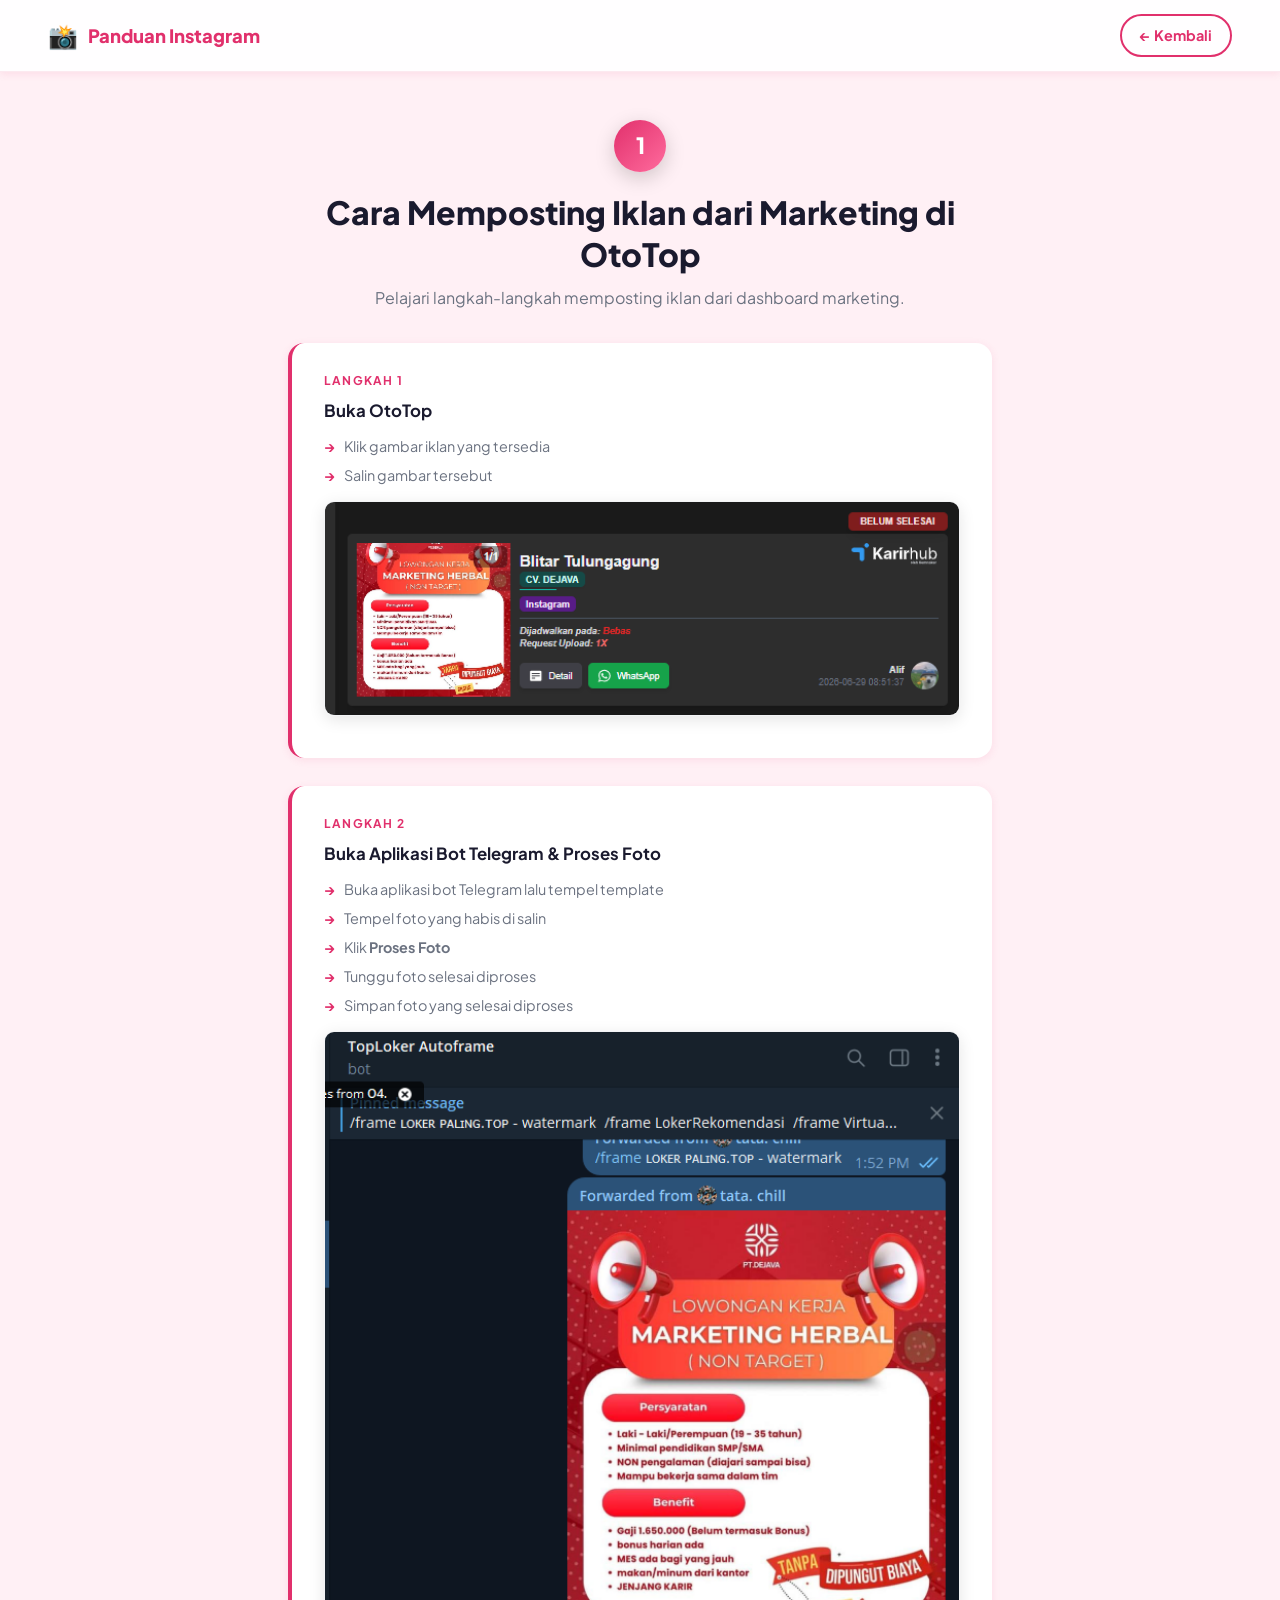
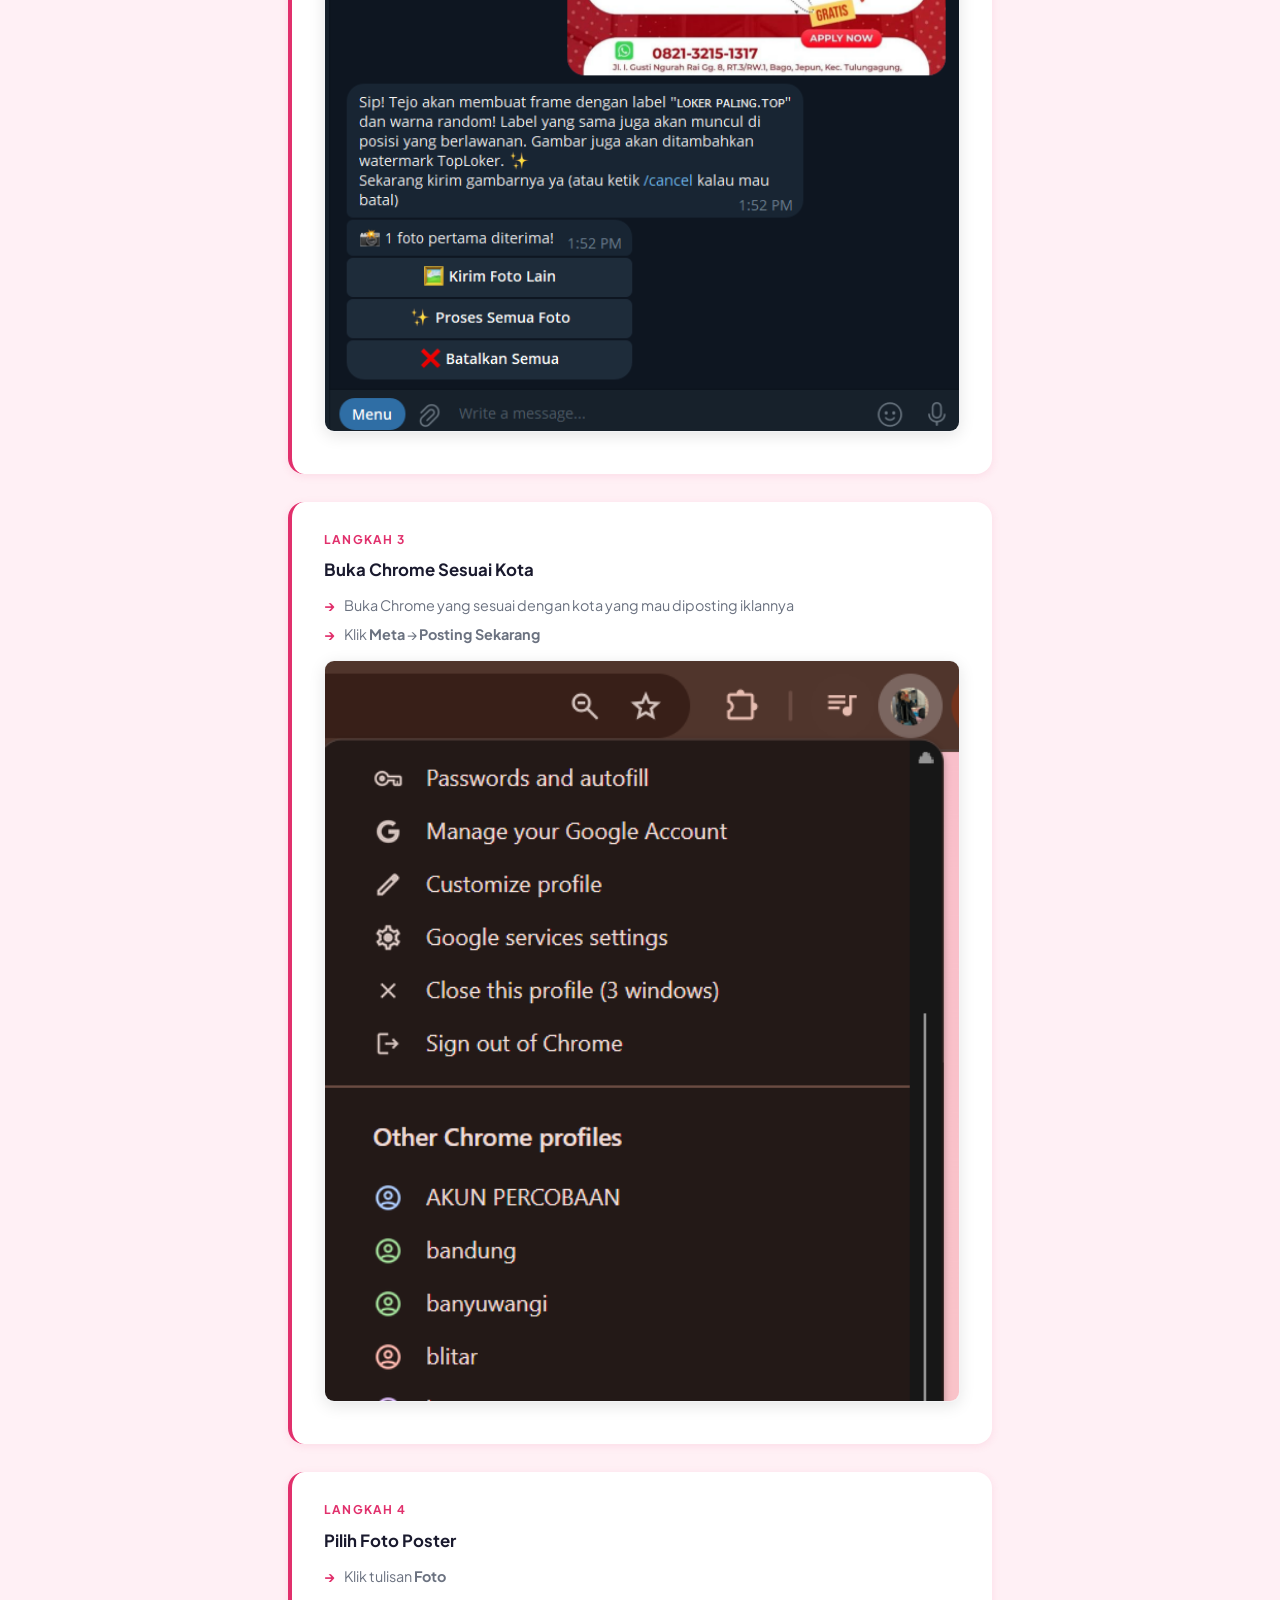
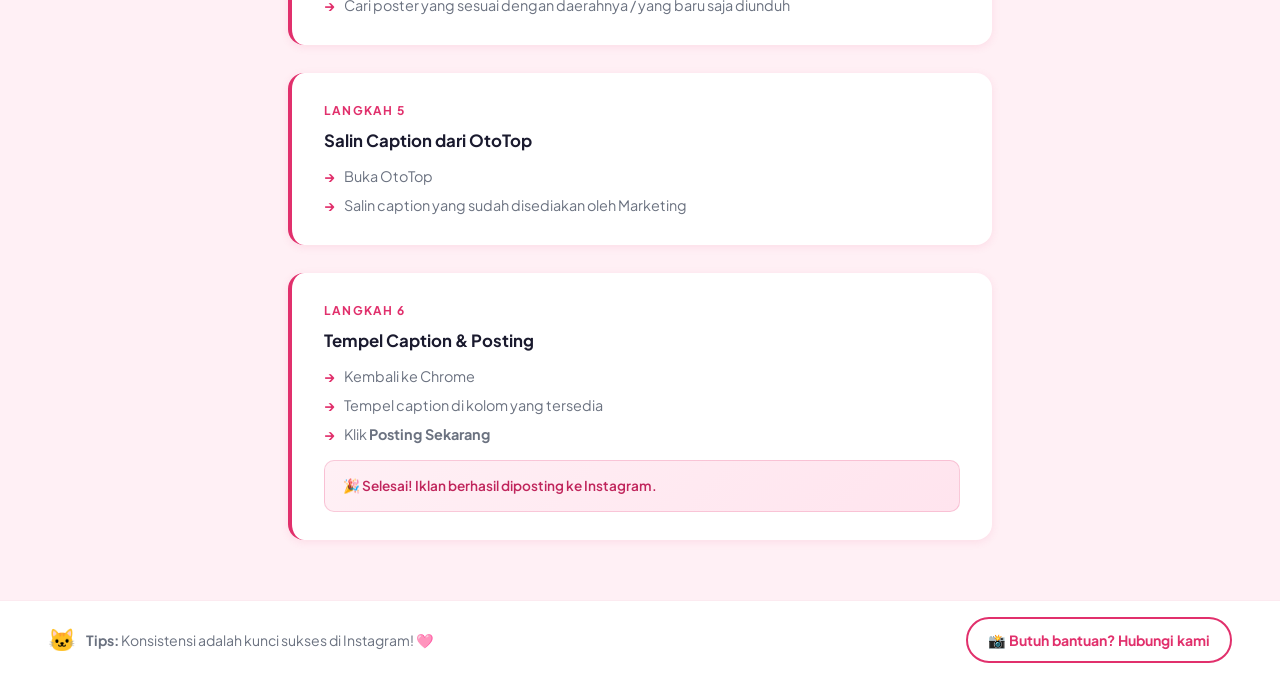
==== panduan1.html @ d06f9236 "feat: add detailed guides, restructure site styling, and implement navigation framework" ====
<!DOCTYPE html>
<html lang="id">

<head>
  <meta charset="UTF-8">
  <meta name="viewport" content="width=device-width, initial-scale=1.0">
  <title>Panduan 1 — Cara Memposting Iklan dari Marketing di OtoTop</title>
  <meta name="description" content="Langkah-langkah memposting iklan dari dashboard marketing OtoTop ke Instagram.">
  <link rel="stylesheet" href="style.css">
</head>

<body>

  <!-- NAVBAR DETAIL -->
  <nav class="detail-navbar">
    <div class="navbar-logo">
      <span class="logo-icon">📸</span>
      <span>Panduan Instagram</span>
    </div>
    <a href="index.html" class="btn-back" id="btn-kembali">
      ← Kembali
    </a>
  </nav>


  <!-- HERO DETAIL -->
  <div class="detail-hero">
    <div class="badge-number badge-pink">1</div>
    <h1>Cara Memposting Iklan dari Marketing di OtoTop</h1>
    <p>Pelajari langkah-langkah memposting iklan dari dashboard marketing.</p>
  </div>


  <!-- LANGKAH-LANGKAH -->
  <div class="steps-container">

    <div class="step-card" id="step-1-1">
      <div class="step-number">Langkah 1</div>
      <h3>Buka OtoTop</h3>
      <ul>
        <li>Klik gambar iklan yang tersedia</li>
        <li>Salin gambar tersebut</li>
      </ul>
      <img src="gambar/image.png" alt="Screenshot OtoTop - klik dan salin gambar" class="step-img">
    </div>

    <div class="step-card" id="step-1-2">
      <div class="step-number">Langkah 2</div>
      <h3>Buka Aplikasi Bot Telegram &amp; Proses Foto</h3>
      <ul>
        <li>Buka aplikasi bot Telegram lalu tempel template</li>
        <li>Tempel foto yang habis di salin</li>
        <li>Klik <strong>Proses Foto</strong></li>
        <li>Tunggu foto selesai diproses</li>
        <li>Simpan foto yang selesai diproses</li>
      </ul>
      <img src="gambar/image copy.png" alt="Screenshot Bot Telegram - proses foto" class="step-img">
    </div>

    <div class="step-card" id="step-1-3">
      <div class="step-number">Langkah 3</div>
      <h3>Buka Chrome Sesuai Kota</h3>
      <ul>
        <li>Buka Chrome yang sesuai dengan kota yang mau diposting iklannya</li>
        <li>Klik <strong>Meta</strong> → <strong>Posting Sekarang</strong></li>
      </ul>
      <img src="gambar/image copy 2.png" alt="Screenshot Chrome - Meta Posting" class="step-img">
    </div>

    <div class="step-card" id="step-1-4">
      <div class="step-number">Langkah 4</div>
      <h3>Pilih Foto Poster</h3>
      <ul>
        <li>Klik tulisan <strong>Foto</strong></li>
        <li>Cari poster yang sesuai dengan daerahnya / yang baru saja diunduh</li>
      </ul>
    </div>

    <div class="step-card" id="step-1-5">
      <div class="step-number">Langkah 5</div>
      <h3>Salin Caption dari OtoTop</h3>
      <ul>
        <li>Buka OtoTop</li>
        <li>Salin caption yang sudah disediakan oleh Marketing</li>
      </ul>
    </div>

    <div class="step-card" id="step-1-6">
      <div class="step-number">Langkah 6</div>
      <h3>Tempel Caption &amp; Posting</h3>
      <ul>
        <li>Kembali ke Chrome</li>
        <li>Tempel caption di kolom yang tersedia</li>
        <li>Klik <strong>Posting Sekarang</strong></li>
      </ul>
      <div class="step-note">
        🎉 Selesai! Iklan berhasil diposting ke Instagram.
      </div>
    </div>

  </div>


  <!-- FOOTER BAR -->
  <footer class="footer-bar">
    <div class="footer-tips">
      <span class="tip-icon">🐱</span>
      <span><strong>Tips:</strong> Konsistensi adalah kunci sukses di Instagram! 🩷</span>
    </div>
    <a href="https://wa.me/" target="_blank" class="btn-footer" id="btn-hubungi">
      📸 Butuh bantuan? Hubungi kami
    </a>
  </footer>

</body>
</html>
---- style.css ----
/* ================================================
   PANDUAN INSTAGRAM — Design System
   Font: Plus Jakarta Sans (Google Fonts)
================================================ */

@import url('https://fonts.googleapis.com/css2?family=Plus+Jakarta+Sans:wght@400;500;600;700;800&display=swap');

/* ── Reset & Base ─────────────────────────────── */
*, *::before, *::after {
  box-sizing: border-box;
  margin: 0;
  padding: 0;
}

:root {
  --primary:        #E1306C;
  --primary-light:  #FF6B9D;
  --primary-dark:   #C0255C;
  --orange:         #FF9800;
  --blue:           #2196F3;
  --bg-main:        #FFF0F5;
  --bg-card:        #FFFFFF;
  --text-dark:      #1A1A2E;
  --text-gray:      #6B7280;
  --text-light:     #9CA3AF;
  --shadow-sm:      0 2px 8px rgba(225,48,108,0.10);
  --shadow-md:      0 6px 24px rgba(225,48,108,0.15);
  --shadow-lg:      0 16px 40px rgba(225,48,108,0.18);
  --radius-sm:      10px;
  --radius-md:      16px;
  --radius-lg:      24px;
  --radius-pill:    100px;
}

html { scroll-behavior: smooth; }

body {
  font-family: 'Plus Jakarta Sans', Arial, sans-serif;
  background-color: var(--bg-main);
  color: var(--text-dark);
  min-height: 100vh;
  line-height: 1.6;
}

img { max-width: 100%; display: block; }
a   { text-decoration: none; color: inherit; }

/* ── Navbar ───────────────────────────────────── */
.navbar {
  display: flex;
  align-items: center;
  justify-content: space-between;
  padding: 14px 48px;
  background: rgba(255,255,255,0.92);
  backdrop-filter: blur(12px);
  -webkit-backdrop-filter: blur(12px);
  border-bottom: 1px solid rgba(225,48,108,0.10);
  position: sticky;
  top: 0;
  z-index: 100;
  box-shadow: var(--shadow-sm);
}

.navbar-logo {
  display: flex;
  align-items: center;
  gap: 10px;
  font-weight: 800;
  font-size: 1.15rem;
  color: var(--primary);
}

.navbar-logo .logo-icon {
  font-size: 1.5rem;
}

.navbar-menu {
  display: flex;
  align-items: center;
  gap: 36px;
  list-style: none;
}

.navbar-menu li a {
  font-weight: 600;
  font-size: 0.95rem;
  color: var(--text-gray);
  transition: color 0.2s;
  position: relative;
}

.navbar-menu li a:hover,
.navbar-menu li a.active {
  color: var(--primary);
}

.navbar-menu li a.active::after {
  content: '';
  display: block;
  width: 100%;
  height: 2px;
  background: var(--primary);
  border-radius: 2px;
  margin-top: 2px;
}

.btn-nav {
  display: flex;
  align-items: center;
  gap: 8px;
  background: var(--primary);
  color: #fff !important;
  font-weight: 700;
  font-size: 0.9rem;
  padding: 10px 22px;
  border-radius: var(--radius-pill);
  transition: background 0.2s, transform 0.15s, box-shadow 0.2s;
  box-shadow: 0 4px 14px rgba(225,48,108,0.30);
}

.btn-nav:hover {
  background: var(--primary-dark);
  transform: translateY(-2px);
  box-shadow: 0 6px 20px rgba(225,48,108,0.38);
}

/* ── Hero Section ─────────────────────────────── */
.hero-section {
  display: flex;
  align-items: center;
  justify-content: space-between;
  max-width: 1100px;
  margin: 0 auto;
  padding: 56px 48px 40px;
  gap: 40px;
  min-height: 420px;
}

.hero-text {
  flex: 1;
  max-width: 480px;
}

.hero-text h1 {
  font-size: 3rem;
  font-weight: 800;
  line-height: 1.15;
  color: var(--text-dark);
  margin-bottom: 12px;
}

.hero-text h1 .highlight {
  color: var(--primary);
}

.hero-text .hero-sub {
  font-size: 1rem;
  color: var(--text-gray);
  margin-bottom: 32px;
  max-width: 360px;
  line-height: 1.7;
}

.btn-primary {
  display: inline-flex;
  align-items: center;
  gap: 8px;
  background: var(--primary);
  color: #fff;
  font-weight: 700;
  font-size: 0.95rem;
  padding: 14px 32px;
  border-radius: var(--radius-pill);
  box-shadow: 0 6px 20px rgba(225,48,108,0.35);
  transition: background 0.2s, transform 0.15s, box-shadow 0.2s;
}

.btn-primary:hover {
  background: var(--primary-dark);
  transform: translateY(-3px);
  box-shadow: 0 10px 28px rgba(225,48,108,0.42);
}

.hero-image {
  flex: 1;
  display: flex;
  justify-content: center;
  align-items: flex-end;
  max-width: 520px;
}

.hero-image img {
  width: 100%;
  max-width: 480px;
  object-fit: contain;
  filter: drop-shadow(0 20px 40px rgba(225,48,108,0.18));
  animation: float 3.5s ease-in-out infinite;
}

@keyframes float {
  0%, 100% { transform: translateY(0); }
  50%       { transform: translateY(-12px); }
}

/* ── Guide Section ────────────────────────────── */
.guide-section {
  max-width: 1100px;
  margin: 0 auto 40px;
  padding: 0 48px 48px;
}

.guide-header {
  text-align: center;
  margin-bottom: 36px;
}

.guide-header h2 {
  font-size: 1.8rem;
  font-weight: 800;
  color: var(--text-dark);
  margin-bottom: 8px;
}

.guide-header p {
  font-size: 0.95rem;
  color: var(--text-gray);
  font-weight: 400;
}

/* ── Cards Grid ───────────────────────────────── */
.cards-grid {
  display: grid;
  grid-template-columns: repeat(auto-fill, minmax(220px, 1fr));
  gap: 24px;
}

.guide-card {
  background: var(--bg-card);
  border-radius: var(--radius-md);
  overflow: hidden;
  box-shadow: var(--shadow-sm);
  transition: transform 0.25s ease, box-shadow 0.25s ease;
  display: flex;
  flex-direction: column;
  cursor: pointer;
}

.guide-card:hover {
  transform: translateY(-8px);
  box-shadow: var(--shadow-lg);
}

.guide-card.placeholder {
  opacity: 0.72;
  border: 2px dashed #E5E7EB;
}

/* Card Image Area */
.card-img-area {
  position: relative;
  height: 160px;
  display: flex;
  align-items: center;
  justify-content: center;
  font-size: 5rem;
  overflow: hidden;
}

.card-img-area.lavender  { background: linear-gradient(135deg, #EDE7F6, #D8C9F5); }
.card-img-area.pink      { background: linear-gradient(135deg, #FCE4EC, #F8BAD0); }
.card-img-area.yellow    { background: linear-gradient(135deg, #FFF9C4, #FFECB3); }
.card-img-area.blue      { background: linear-gradient(135deg, #E3F2FD, #BBDEFB); }
.card-img-area.gray      { background: linear-gradient(135deg, #F3F4F6, #E5E7EB); }

.card-img-area .emoji-illustration {
  font-size: 4.5rem;
  line-height: 1;
  filter: drop-shadow(0 6px 14px rgba(0,0,0,0.10));
  transition: transform 0.3s ease;
}

.guide-card:hover .emoji-illustration {
  transform: scale(1.1) rotate(-3deg);
}

/* Card Badge Nomor */
.card-badge {
  position: absolute;
  top: 14px;
  left: 14px;
  width: 30px;
  height: 30px;
  border-radius: 50%;
  display: flex;
  align-items: center;
  justify-content: center;
  font-size: 0.82rem;
  font-weight: 800;
  color: #fff;
  box-shadow: 0 3px 10px rgba(0,0,0,0.2);
}

.badge-pink   { background: linear-gradient(135deg, #E1306C, #FF6B9D); }
.badge-orange { background: linear-gradient(135deg, #FF9800, #FFC107); }
.badge-blue   { background: linear-gradient(135deg, #2196F3, #42A5F5); }
.badge-gray   { background: linear-gradient(135deg, #9CA3AF, #6B7280); }

/* Card Body */
.card-body {
  padding: 18px 18px 20px;
  display: flex;
  flex-direction: column;
  flex: 1;
  gap: 8px;
}

.card-body h3 {
  font-size: 0.95rem;
  font-weight: 700;
  color: var(--text-dark);
  line-height: 1.4;
}

.card-body p {
  font-size: 0.80rem;
  color: var(--text-gray);
  line-height: 1.6;
  flex: 1;
}

/* Card Button */
.btn-card {
  display: flex;
  align-items: center;
  justify-content: space-between;
  font-weight: 700;
  font-size: 0.82rem;
  padding: 10px 16px;
  border-radius: var(--radius-pill);
  color: #fff;
  margin-top: 8px;
  transition: opacity 0.2s, transform 0.15s;
  box-shadow: 0 4px 12px rgba(0,0,0,0.15);
}

.btn-card:hover {
  opacity: 0.9;
  transform: translateY(-1px);
}

.btn-card.pink   { background: linear-gradient(90deg, #E1306C, #FF6B9D); }
.btn-card.orange { background: linear-gradient(90deg, #FF9800, #FFC107); }
.btn-card.blue   { background: linear-gradient(90deg, #2196F3, #42A5F5); }
.btn-card.gray   { background: linear-gradient(90deg, #9CA3AF, #6B7280); cursor: not-allowed; }

.btn-card .arrow { font-size: 1rem; }

/* ── Footer Bar ───────────────────────────────── */
.footer-bar {
  background: #fff;
  border-top: 1px solid rgba(225,48,108,0.10);
  padding: 16px 48px;
  display: flex;
  align-items: center;
  justify-content: space-between;
  gap: 16px;
}

.footer-tips {
  display: flex;
  align-items: center;
  gap: 10px;
  font-size: 0.88rem;
  color: var(--text-gray);
}

.footer-tips .tip-icon {
  font-size: 1.4rem;
}

.btn-footer {
  display: flex;
  align-items: center;
  gap: 8px;
  background: #fff;
  color: var(--primary);
  font-weight: 700;
  font-size: 0.88rem;
  padding: 10px 20px;
  border-radius: var(--radius-pill);
  border: 2px solid var(--primary);
  transition: background 0.2s, color 0.2s, transform 0.15s;
  white-space: nowrap;
}

.btn-footer:hover {
  background: var(--primary);
  color: #fff;
  transform: translateY(-2px);
}

/* ================================================
   HALAMAN DETAIL PANDUAN (panduan*.html)
================================================ */
.detail-navbar {
  display: flex;
  align-items: center;
  justify-content: space-between;
  padding: 14px 48px;
  background: rgba(255,255,255,0.92);
  backdrop-filter: blur(12px);
  border-bottom: 1px solid rgba(225,48,108,0.10);
  position: sticky;
  top: 0;
  z-index: 100;
  box-shadow: var(--shadow-sm);
}

.btn-back {
  display: inline-flex;
  align-items: center;
  gap: 8px;
  color: var(--primary);
  font-weight: 700;
  font-size: 0.9rem;
  padding: 8px 18px;
  border-radius: var(--radius-pill);
  border: 2px solid var(--primary);
  transition: background 0.2s, color 0.2s;
}

.btn-back:hover {
  background: var(--primary);
  color: #fff;
}

.detail-hero {
  text-align: center;
  padding: 48px 48px 32px;
  max-width: 800px;
  margin: 0 auto;
}

.detail-hero .badge-number {
  display: inline-flex;
  align-items: center;
  justify-content: center;
  width: 52px;
  height: 52px;
  border-radius: 50%;
  font-size: 1.4rem;
  font-weight: 800;
  color: #fff;
  margin-bottom: 20px;
  box-shadow: 0 6px 20px rgba(0,0,0,0.18);
}

.detail-hero h1 {
  font-size: 2rem;
  font-weight: 800;
  color: var(--text-dark);
  margin-bottom: 10px;
  line-height: 1.3;
}

.detail-hero p {
  font-size: 1rem;
  color: var(--text-gray);
}

/* Steps Container */
.steps-container {
  max-width: 800px;
  margin: 0 auto;
  padding: 0 48px 60px;
  display: flex;
  flex-direction: column;
  gap: 28px;
}

.step-card {
  background: #fff;
  border-radius: var(--radius-md);
  padding: 28px 32px;
  box-shadow: var(--shadow-sm);
  border-left: 4px solid var(--primary);
  transition: box-shadow 0.2s, transform 0.2s;
}

.step-card:hover {
  box-shadow: var(--shadow-md);
  transform: translateX(4px);
}

.step-card.orange-border { border-left-color: var(--orange); }
.step-card.blue-border   { border-left-color: var(--blue); }

.step-number {
  font-size: 0.75rem;
  font-weight: 700;
  text-transform: uppercase;
  letter-spacing: 1.2px;
  color: var(--primary);
  margin-bottom: 8px;
}

.step-card.orange-border .step-number { color: var(--orange); }
.step-card.blue-border   .step-number { color: var(--blue);   }

.step-card h3 {
  font-size: 1.05rem;
  font-weight: 700;
  color: var(--text-dark);
  margin-bottom: 10px;
}

.step-card p {
  font-size: 0.9rem;
  color: var(--text-gray);
  line-height: 1.75;
}

.step-card ul {
  list-style: none;
  margin-top: 10px;
  display: flex;
  flex-direction: column;
  gap: 6px;
}

.step-card ul li {
  font-size: 0.9rem;
  color: var(--text-gray);
  padding-left: 20px;
  position: relative;
  line-height: 1.6;
}

.step-card ul li::before {
  content: '→';
  position: absolute;
  left: 0;
  color: var(--primary);
  font-weight: 700;
}

.step-card.orange-border ul li::before { color: var(--orange); }
.step-card.blue-border   ul li::before { color: var(--blue);   }

/* Note/Catatan box */
.step-note {
  background: linear-gradient(135deg, #FFF0F5, #FFE4EE);
  border: 1px solid rgba(225,48,108,0.20);
  border-radius: var(--radius-sm);
  padding: 14px 18px;
  margin-top: 14px;
  font-size: 0.85rem;
  color: var(--primary-dark);
  font-weight: 600;
}

.step-note.orange {
  background: linear-gradient(135deg, #FFF8E1, #FFECb3);
  border-color: rgba(255,152,0,0.25);
  color: #E65100;
}

.step-note.blue {
  background: linear-gradient(135deg, #E3F2FD, #BBDEFB);
  border-color: rgba(33,150,243,0.25);
  color: #0D47A1;
}

/* Step Images */
.step-img {
  width: 100%;
  border-radius: var(--radius-sm);
  margin: 14px 0;
  box-shadow: 0 4px 16px rgba(0,0,0,0.10);
  border: 1px solid #F3F4F6;
}

/* Placeholder Page */
.placeholder-content {
  text-align: center;
  padding: 80px 48px;
  max-width: 600px;
  margin: 0 auto;
}

.placeholder-content .placeholder-emoji {
  font-size: 6rem;
  margin-bottom: 24px;
  display: block;
  animation: float 3s ease-in-out infinite;
}

.placeholder-content h2 {
  font-size: 1.6rem;
  font-weight: 800;
  color: var(--text-dark);
  margin-bottom: 12px;
}

.placeholder-content p {
  font-size: 0.95rem;
  color: var(--text-gray);
  margin-bottom: 32px;
}

.badge-coming-soon {
  display: inline-block;
  background: linear-gradient(90deg, #9CA3AF, #6B7280);
  color: #fff;
  font-size: 0.8rem;
  font-weight: 700;
  padding: 6px 18px;
  border-radius: var(--radius-pill);
  letter-spacing: 0.8px;
  text-transform: uppercase;
  margin-bottom: 24px;
}

/* ── Responsive ───────────────────────────────── */
@media (max-width: 900px) {
  .navbar, .detail-navbar {
    padding: 14px 24px;
  }

  .navbar-menu { gap: 20px; }

  .hero-section {
    flex-direction: column;
    padding: 36px 24px;
    text-align: center;
  }

  .hero-text { max-width: 100%; }
  .hero-text .hero-sub { max-width: 100%; margin: 0 auto 24px; }
  .hero-image { max-width: 320px; }

  .guide-section { padding: 0 24px 40px; }
  .cards-grid { grid-template-columns: repeat(2, 1fr); }

  .footer-bar { padding: 14px 24px; }

  .detail-hero { padding: 36px 24px 24px; }
  .steps-container { padding: 0 24px 48px; }
}

@media (max-width: 540px) {
  .navbar-menu { display: none; }
  .hero-text h1 { font-size: 2.2rem; }
  .cards-grid { grid-template-columns: 1fr; }
  .footer-bar { flex-direction: column; gap: 12px; text-align: center; }
}
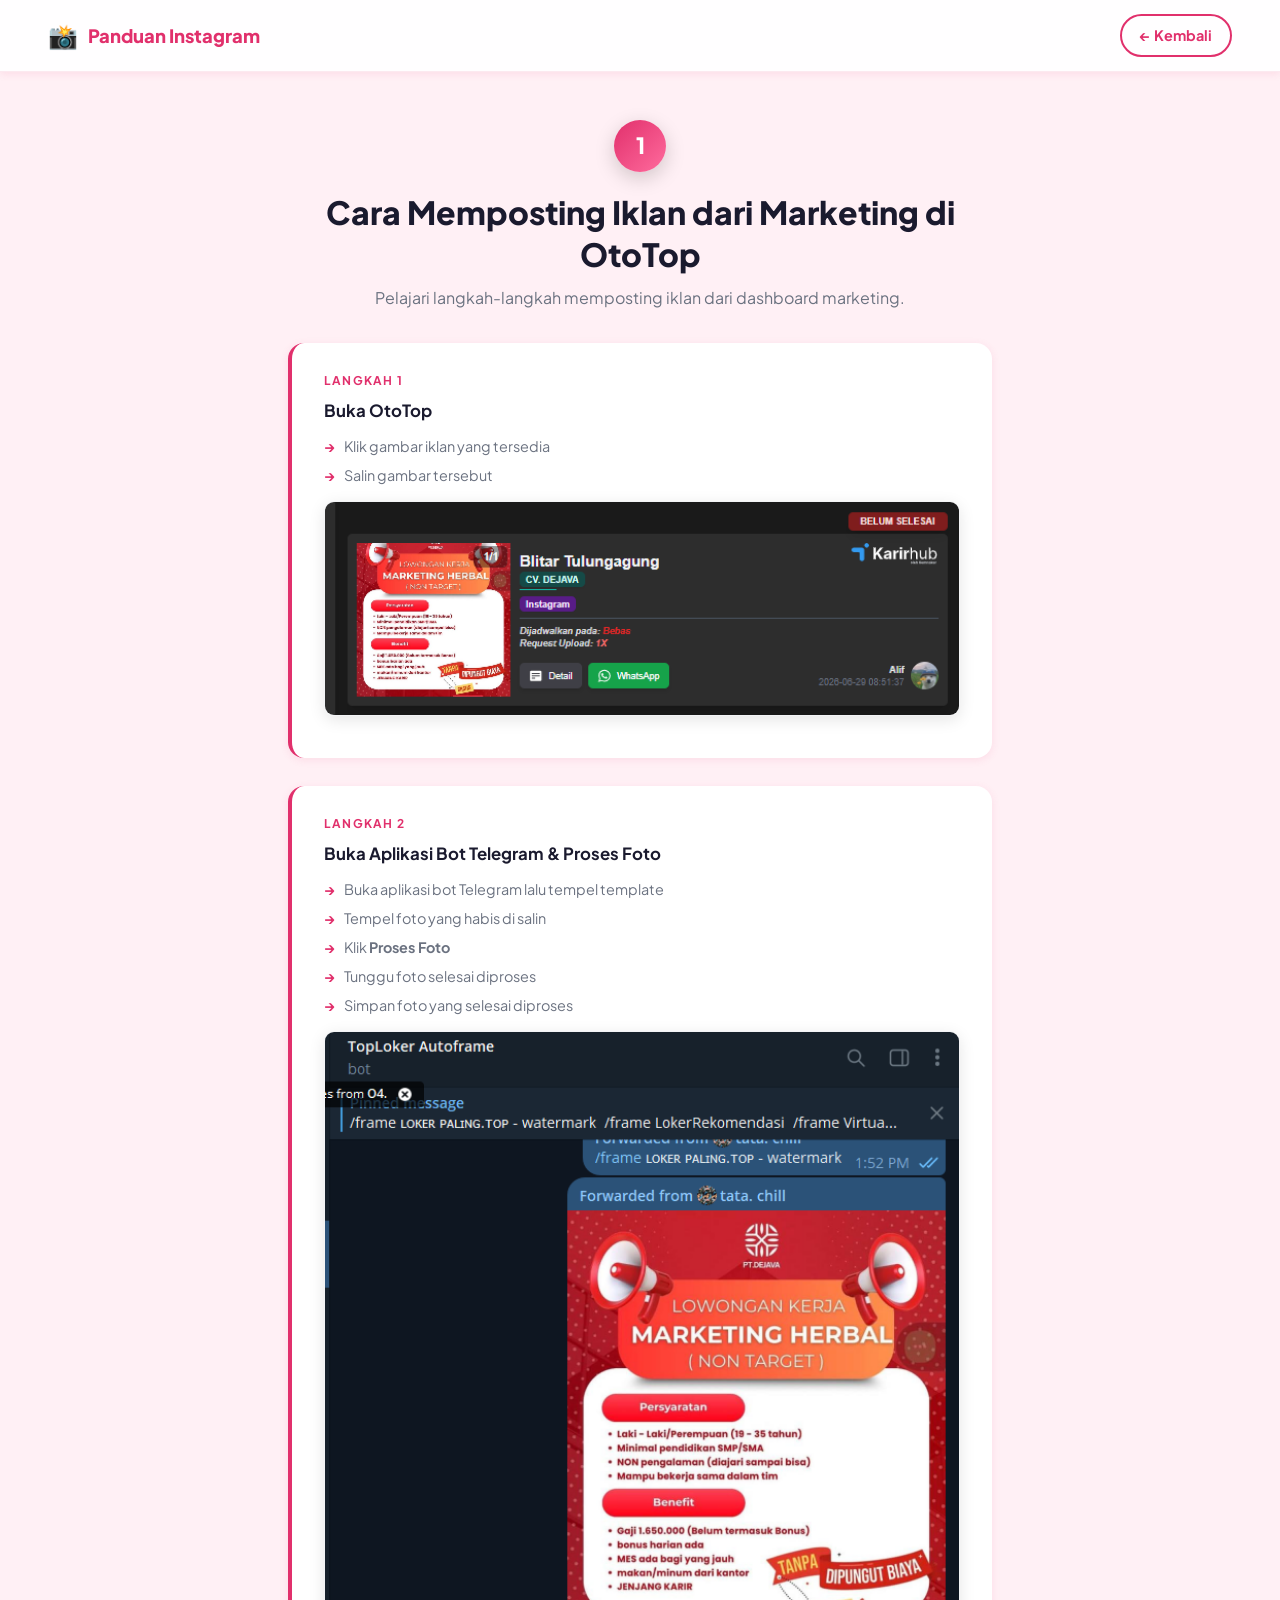
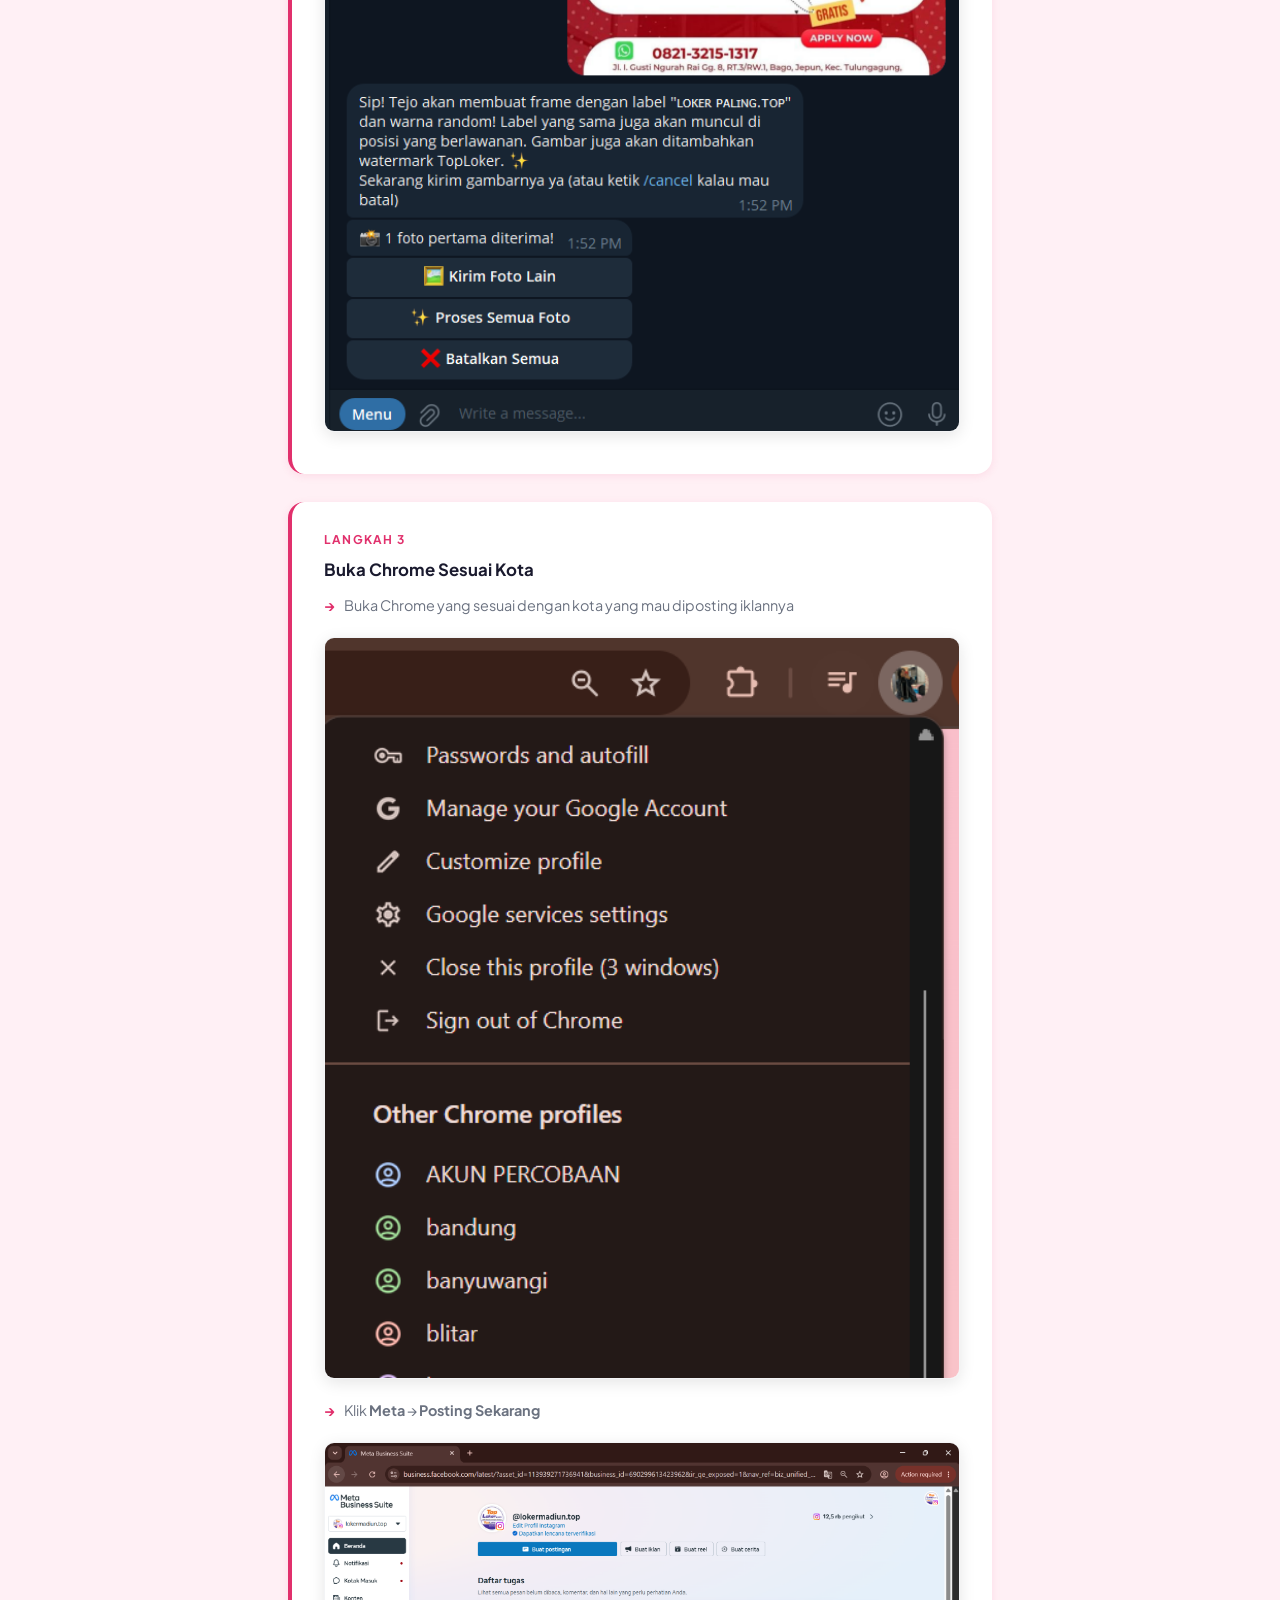
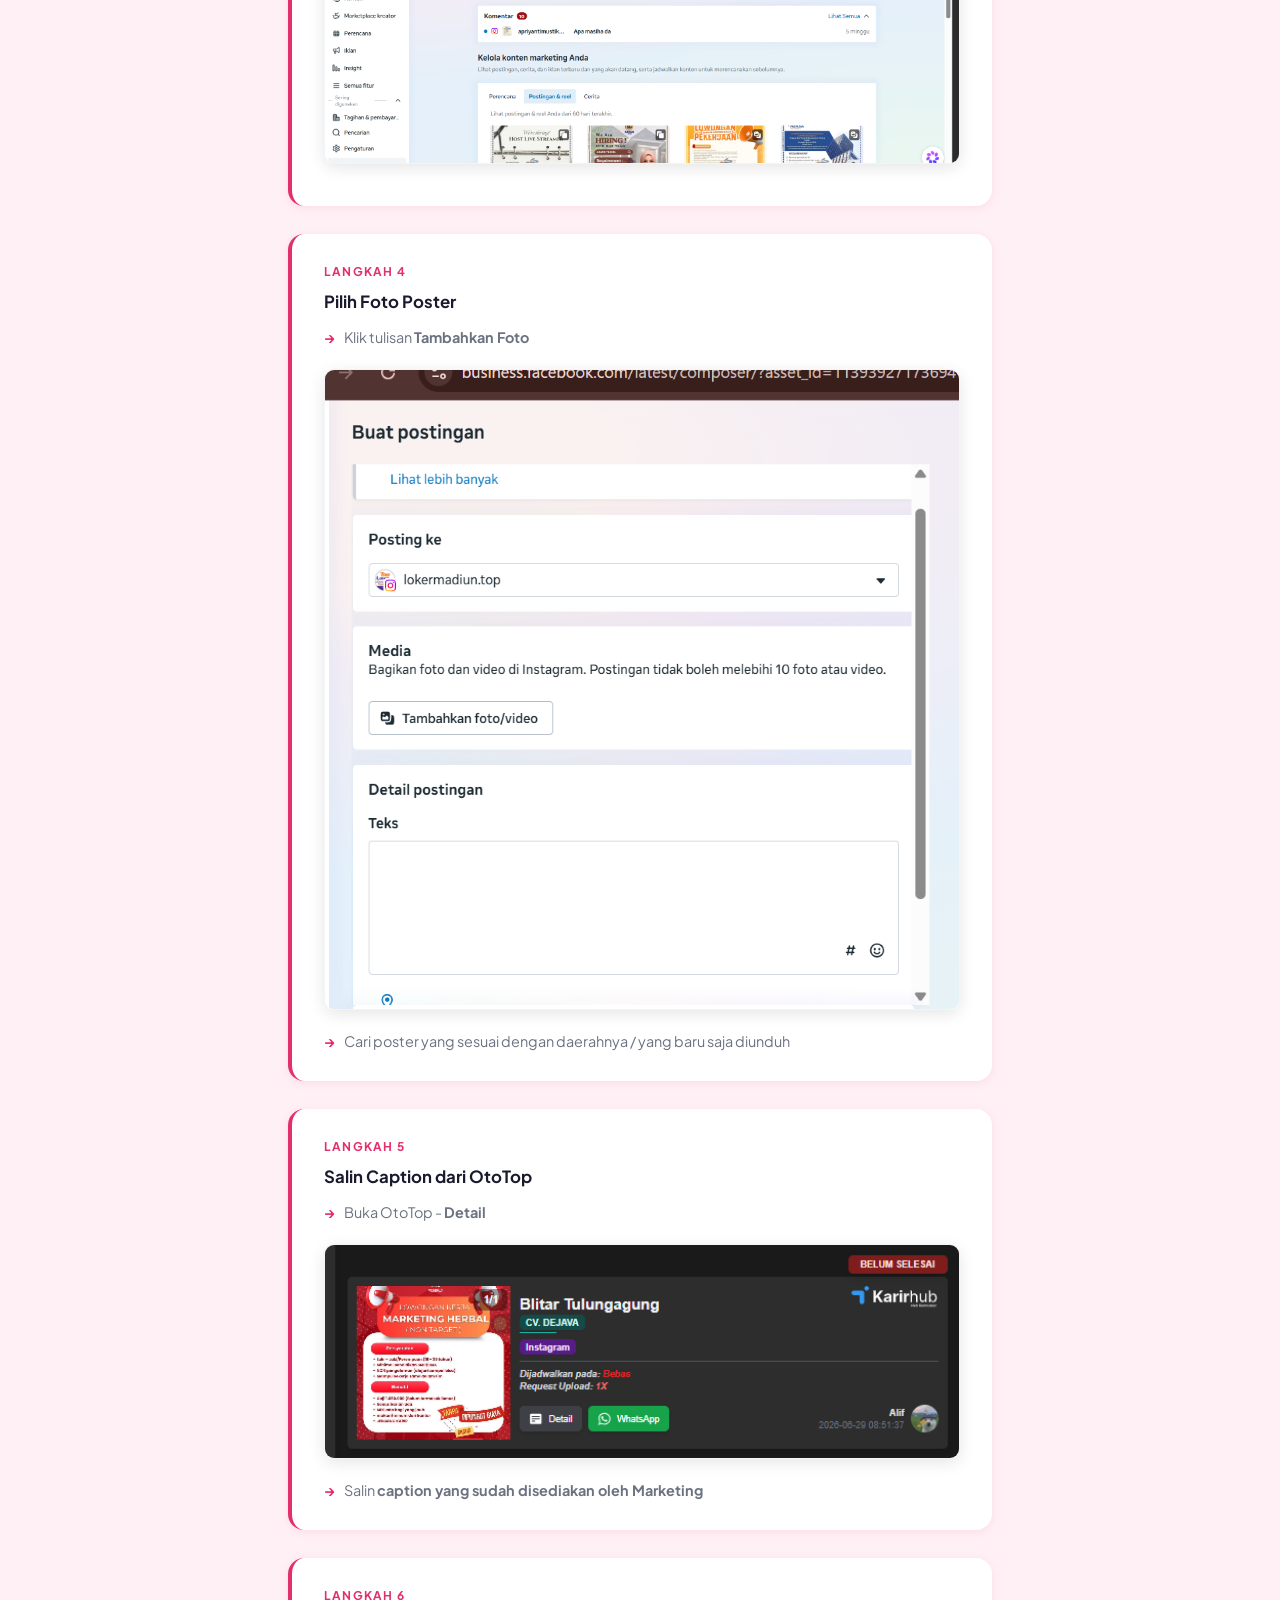
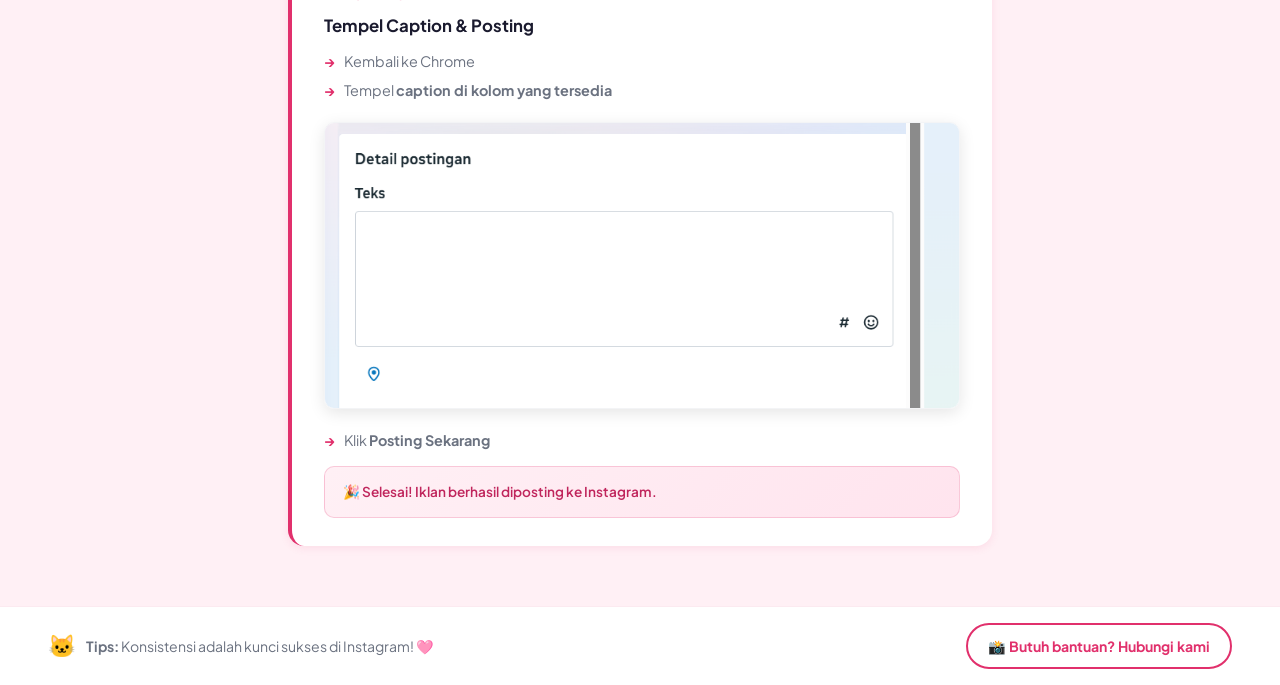
==== commit 4c43e59f: "docs: update social media posting guides with new steps, assets, and procedural instructions" ====
--- a/panduan1.html
+++ b/panduan1.html
@@ -62,16 +62,19 @@
       <h3>Buka Chrome Sesuai Kota</h3>
       <ul>
         <li>Buka Chrome yang sesuai dengan kota yang mau diposting iklannya</li>
+       <img src="gambar/image copy 2.png" alt="Screenshot Chrome - Meta Posting" class="step-img">       
         <li>Klik <strong>Meta</strong> → <strong>Posting Sekarang</strong></li>
+        <img src="gambar/image copy 7.png" alt="Gambar 2" class="step-img"> 
       </ul>
-      <img src="gambar/image copy 2.png" alt="Screenshot Chrome - Meta Posting" class="step-img">
+  
     </div>
 
     <div class="step-card" id="step-1-4">
       <div class="step-number">Langkah 4</div>
       <h3>Pilih Foto Poster</h3>
       <ul>
-        <li>Klik tulisan <strong>Foto</strong></li>
+        <li>Klik tulisan <strong>Tambahkan Foto</strong></li>
+        <img src="gambar/image copy 8.png" alt="Gambar 4" class="step-img">
         <li>Cari poster yang sesuai dengan daerahnya / yang baru saja diunduh</li>
       </ul>
     </div>
@@ -80,8 +83,9 @@
       <div class="step-number">Langkah 5</div>
       <h3>Salin Caption dari OtoTop</h3>
       <ul>
-        <li>Buka OtoTop</li>
-        <li>Salin caption yang sudah disediakan oleh Marketing</li>
+        <li>Buka OtoTop - <strong>Detail</strong></li>  
+        <img src="gambar/image.png" alt="Gambar 4" class="step-img"> 
+        <li>Salin <strong>caption yang sudah disediakan oleh Marketing</strong> </li>   
       </ul>
     </div>
 
@@ -90,7 +94,8 @@
       <h3>Tempel Caption &amp; Posting</h3>
       <ul>
         <li>Kembali ke Chrome</li>
-        <li>Tempel caption di kolom yang tersedia</li>
+        <li>Tempel <strong>caption di kolom yang tersedia</strong></li>  
+        <img src="gambar/image copy 9.png" alt="Gambar 4" class="step-img">  
         <li>Klik <strong>Posting Sekarang</strong></li>
       </ul>
       <div class="step-note">
@@ -107,7 +112,7 @@
       <span class="tip-icon">🐱</span>
       <span><strong>Tips:</strong> Konsistensi adalah kunci sukses di Instagram! 🩷</span>
     </div>
-    <a href="https://wa.me/" target="_blank" class="btn-footer" id="btn-hubungi">
+    <a href="https://wa.me/6285739050607" target="_blank" class="btn-footer" id="btn-hubungi">
       📸 Butuh bantuan? Hubungi kami
     </a>
   </footer>
